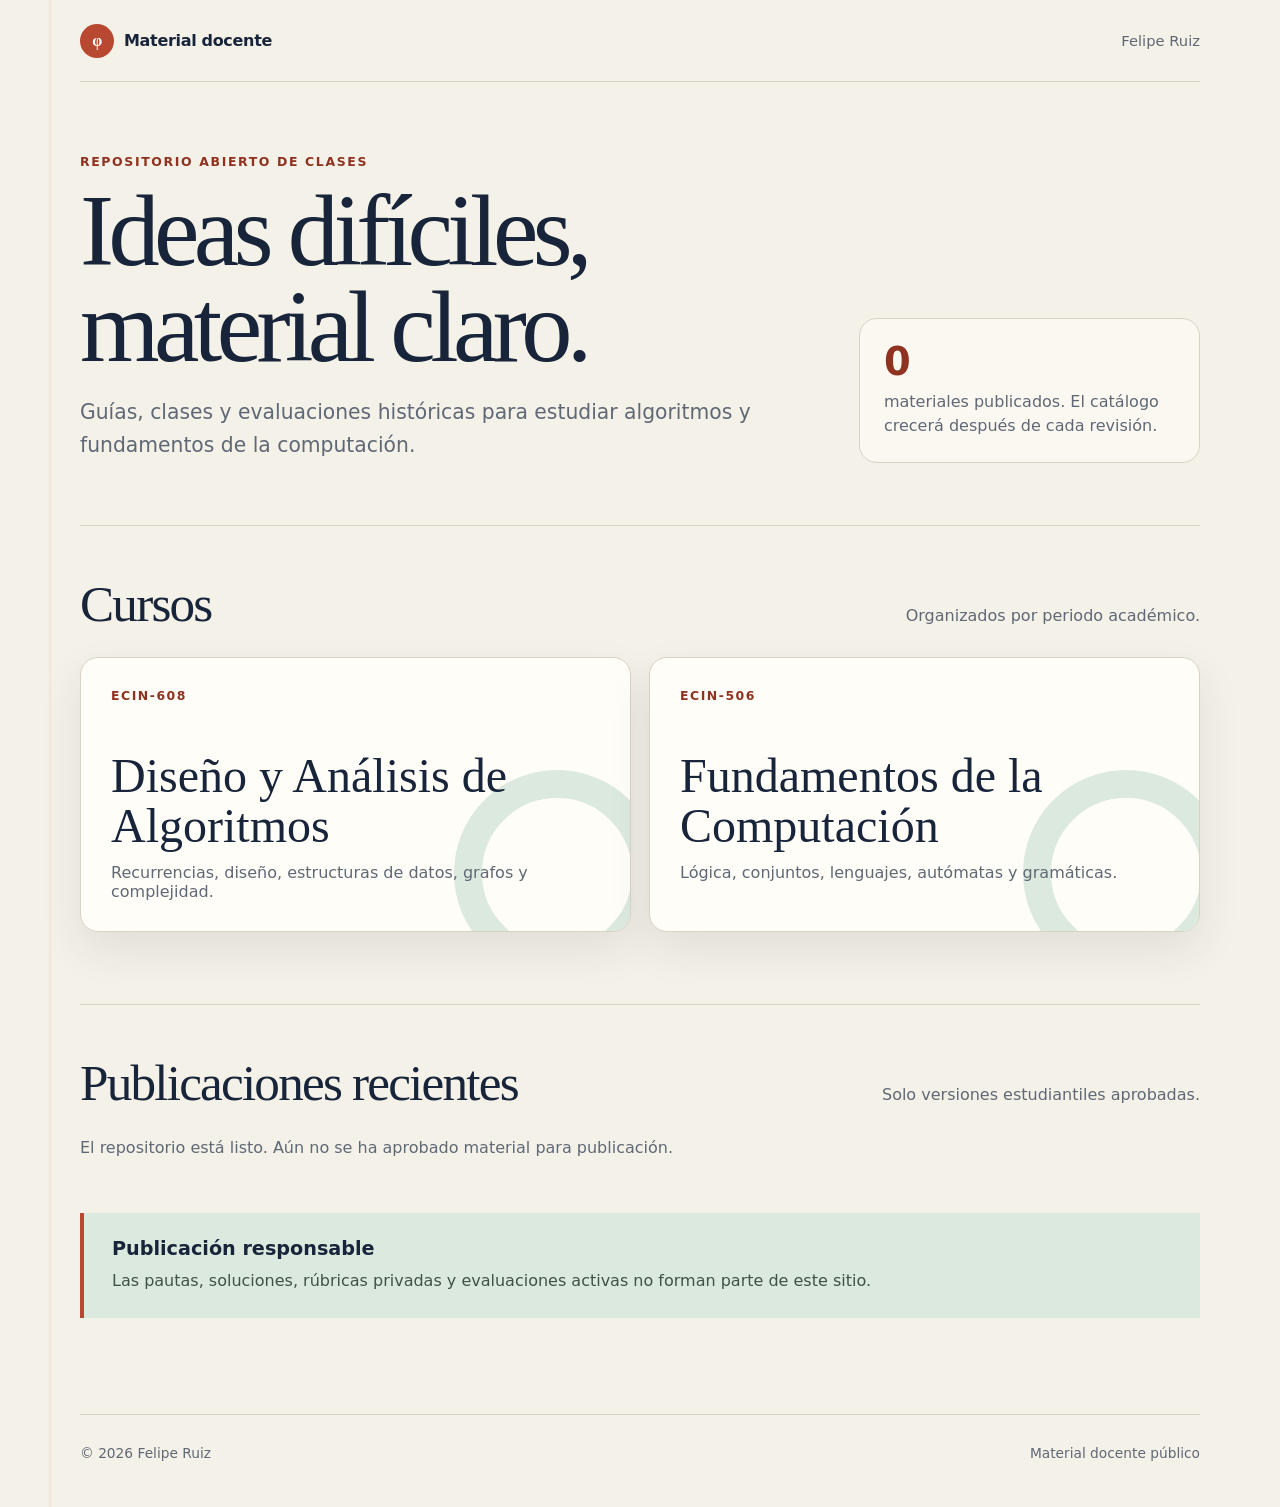
==== index.html @ ef08fc6a "feat: scaffold public course repository" ====
<!doctype html>
<html lang="es">
  <head>
    <meta charset="utf-8">
    <meta name="viewport" content="width=device-width, initial-scale=1">
    <meta name="description" content="Material docente público de Felipe Ruiz para Algoritmos y Fundamentos de la Computación.">
    <title>Material docente · Felipe Ruiz</title>
    <link rel="stylesheet" href="assets/styles.css">
  </head>
  <body data-site-root="./">
    <a class="skip-link" href="#contenido">Ir al contenido</a>
    <header class="site-header">
      <a class="brand" href="./"><span class="brand-mark" aria-hidden="true">φ</span> Material docente</a>
      <span class="author">Felipe Ruiz</span>
    </header>
    <main id="contenido">
      <section class="hero">
        <div>
          <p class="eyebrow">Repositorio abierto de clases</p>
          <h1>Ideas difíciles, material claro.</h1>
          <p class="hero-copy">Guías, clases y evaluaciones históricas para estudiar algoritmos y fundamentos de la computación.</p>
        </div>
        <aside class="hero-note" aria-label="Estado del catálogo">
          <strong data-material-count>0</strong>
          <p>materiales publicados. El catálogo crecerá después de cada revisión.</p>
        </aside>
      </section>

      <section aria-labelledby="cursos">
        <div class="section-heading">
          <h2 id="cursos">Cursos</h2>
          <p>Organizados por periodo académico.</p>
        </div>
        <div class="course-grid">
          <a class="course-card" href="algoritmos/">
            <span class="card-code">ECIN-608</span>
            <h2>Diseño y Análisis de Algoritmos</h2>
            <p>Recurrencias, diseño, estructuras de datos, grafos y complejidad.</p>
          </a>
          <a class="course-card" href="fundamentos/">
            <span class="card-code">ECIN-506</span>
            <h2>Fundamentos de la Computación</h2>
            <p>Lógica, conjuntos, lenguajes, autómatas y gramáticas.</p>
          </a>
        </div>
      </section>

      <section class="catalog" aria-labelledby="publicaciones">
        <div class="section-heading">
          <h2 id="publicaciones">Publicaciones recientes</h2>
          <p>Solo versiones estudiantiles aprobadas.</p>
        </div>
        <div class="material-list" data-material-list data-empty-message="El repositorio está listo. Aún no se ha aprobado material para publicación." aria-live="polite"><p class="empty-state">Cargando catálogo…</p></div>
      </section>

      <aside class="policy-note">
        <h2>Publicación responsable</h2>
        <p>Las pautas, soluciones, rúbricas privadas y evaluaciones activas no forman parte de este sitio.</p>
      </aside>
    </main>
    <footer class="site-footer">
      <p>© <span data-current-year>2026</span> Felipe Ruiz</p>
      <p>Material docente público</p>
    </footer>
    <script src="assets/site.js" defer></script>
  </body>
</html>
---- assets/styles.css ----
:root {
  --paper: #f4f1e8;
  --surface: #fffdf7;
  --ink: #17243a;
  --muted: #5f6875;
  --line: #d8d2c5;
  --accent: #b8482f;
  --accent-dark: #8f321f;
  --navy: #11233d;
  --mint: #dce9df;
  --shadow: 0 18px 44px rgba(31, 42, 55, 0.09);
  --radius: 18px;
  font-family: Inter, ui-sans-serif, system-ui, -apple-system, BlinkMacSystemFont, "Segoe UI", sans-serif;
  color: var(--ink);
  background: var(--paper);
  font-synthesis: none;
}

* {
  box-sizing: border-box;
}

html {
  scroll-behavior: smooth;
}

body {
  margin: 0;
  min-width: 320px;
  background:
    linear-gradient(90deg, transparent 0 49px, rgba(184, 72, 47, 0.12) 50px, transparent 51px),
    var(--paper);
}

a {
  color: inherit;
}

a:focus-visible,
button:focus-visible {
  outline: 3px solid var(--accent);
  outline-offset: 4px;
}

.skip-link {
  position: fixed;
  z-index: 10;
  top: 12px;
  left: 12px;
  transform: translateY(-160%);
  padding: 10px 14px;
  border-radius: 8px;
  color: white;
  background: var(--navy);
}

.skip-link:focus {
  transform: translateY(0);
}

.site-header,
.site-footer,
main {
  width: min(1120px, calc(100% - 40px));
  margin-inline: auto;
}

.site-header {
  display: flex;
  align-items: center;
  justify-content: space-between;
  min-height: 82px;
  border-bottom: 1px solid var(--line);
}

.brand {
  display: inline-flex;
  gap: 10px;
  align-items: center;
  text-decoration: none;
  font-weight: 800;
  letter-spacing: -0.02em;
}

.brand-mark {
  display: grid;
  width: 34px;
  height: 34px;
  place-items: center;
  border-radius: 50%;
  color: white;
  background: var(--accent);
  font-family: Georgia, serif;
}

.author {
  color: var(--muted);
  font-size: 0.92rem;
}

main {
  padding-block: 72px 96px;
}

.breadcrumbs {
  display: flex;
  flex-wrap: wrap;
  gap: 8px;
  margin: 0 0 30px;
  color: var(--muted);
  font-size: 0.88rem;
}

.breadcrumbs a {
  text-underline-offset: 3px;
}

.hero {
  display: grid;
  grid-template-columns: minmax(0, 1.5fr) minmax(250px, 0.7fr);
  gap: 48px;
  align-items: end;
  padding-bottom: 62px;
}

.eyebrow {
  margin: 0 0 14px;
  color: var(--accent-dark);
  font-size: 0.78rem;
  font-weight: 800;
  letter-spacing: 0.13em;
  text-transform: uppercase;
}

h1,
h2,
h3,
p {
  margin-top: 0;
}

h1,
h2 {
  font-family: Georgia, "Times New Roman", serif;
}

h1 {
  max-width: 820px;
  margin-bottom: 20px;
  font-size: clamp(2.9rem, 8vw, 6.7rem);
  font-weight: 500;
  line-height: 0.94;
  letter-spacing: -0.055em;
}

.hero-copy {
  max-width: 680px;
  margin-bottom: 0;
  color: var(--muted);
  font-size: clamp(1.05rem, 2vw, 1.27rem);
  line-height: 1.65;
}

.hero-note {
  padding: 24px;
  border: 1px solid var(--line);
  border-radius: var(--radius);
  background: rgba(255, 253, 247, 0.68);
}

.hero-note strong {
  display: block;
  margin-bottom: 8px;
  color: var(--accent-dark);
  font-size: 2.4rem;
  line-height: 1;
}

.hero-note p {
  margin-bottom: 0;
  color: var(--muted);
  line-height: 1.5;
}

.section-heading {
  display: flex;
  gap: 24px;
  align-items: baseline;
  justify-content: space-between;
  margin-bottom: 24px;
  padding-top: 48px;
  border-top: 1px solid var(--line);
}

.section-heading h2 {
  margin-bottom: 0;
  font-size: clamp(2rem, 4vw, 3.4rem);
  font-weight: 500;
  letter-spacing: -0.035em;
}

.section-heading p {
  margin-bottom: 0;
  color: var(--muted);
}

.course-grid,
.period-grid,
.category-grid {
  display: grid;
  grid-template-columns: repeat(2, minmax(0, 1fr));
  gap: 18px;
}

.course-card,
.period-card {
  position: relative;
  min-height: 235px;
  padding: 30px;
  overflow: hidden;
  border: 1px solid var(--line);
  border-radius: var(--radius);
  background: var(--surface);
  box-shadow: var(--shadow);
  text-decoration: none;
  transition: transform 160ms ease, border-color 160ms ease;
}

.course-card:hover,
.period-card:hover {
  transform: translateY(-3px);
  border-color: var(--accent);
}

.course-card::after {
  position: absolute;
  right: -30px;
  bottom: -45px;
  width: 150px;
  height: 150px;
  border: 28px solid var(--mint);
  border-radius: 50%;
  content: "";
}

.card-code {
  display: block;
  margin-bottom: 48px;
  color: var(--accent-dark);
  font-size: 0.78rem;
  font-weight: 800;
  letter-spacing: 0.12em;
}

.course-card h2,
.period-card h2 {
  position: relative;
  z-index: 1;
  max-width: 430px;
  margin-bottom: 12px;
  font-size: clamp(1.8rem, 4vw, 3rem);
  font-weight: 500;
  line-height: 1.05;
}

.course-card p,
.period-card p {
  position: relative;
  z-index: 1;
  margin-bottom: 0;
  color: var(--muted);
}

.catalog {
  margin-top: 72px;
}

.category-grid {
  grid-template-columns: repeat(3, minmax(0, 1fr));
  align-items: start;
}

.category {
  min-height: 210px;
  padding: 24px;
  border-top: 4px solid var(--navy);
  background: rgba(255, 253, 247, 0.72);
}

.category h2 {
  margin-bottom: 22px;
  font-size: 1.65rem;
  font-weight: 500;
}

.material-list {
  display: grid;
  gap: 12px;
}

.material-card {
  padding: 16px;
  border: 1px solid var(--line);
  border-radius: 10px;
  background: var(--surface);
}

.material-card h3 {
  margin-bottom: 8px;
  font-size: 1rem;
  line-height: 1.4;
}

.material-card a {
  text-decoration-color: var(--accent);
  text-decoration-thickness: 2px;
  text-underline-offset: 4px;
}

.material-meta,
.material-topics {
  margin-bottom: 8px;
  color: var(--muted);
  font-size: 0.78rem;
  line-height: 1.45;
}

.material-topics {
  margin-bottom: 0;
}

.empty-state {
  margin-bottom: 0;
  color: var(--muted);
  line-height: 1.55;
}

.empty-state--error {
  color: var(--accent-dark);
}

.policy-note {
  margin-top: 52px;
  padding: 24px 28px;
  border-left: 4px solid var(--accent);
  background: var(--mint);
}

.policy-note h2 {
  margin-bottom: 8px;
  font-size: 1.2rem;
  font-family: inherit;
}

.policy-note p {
  margin-bottom: 0;
  color: #405146;
  line-height: 1.6;
}

.site-footer {
  display: flex;
  justify-content: space-between;
  padding-block: 30px 46px;
  border-top: 1px solid var(--line);
  color: var(--muted);
  font-size: 0.86rem;
}

.site-footer p {
  margin-bottom: 0;
}

@media (max-width: 800px) {
  body {
    background: var(--paper);
  }

  .hero,
  .course-grid,
  .period-grid,
  .category-grid {
    grid-template-columns: 1fr;
  }

  .hero {
    gap: 30px;
  }

  .hero-note {
    max-width: 420px;
  }
}

@media (max-width: 520px) {
  .site-header,
  .site-footer,
  main {
    width: min(100% - 28px, 1120px);
  }

  .site-header,
  .site-footer,
  .section-heading {
    align-items: flex-start;
    flex-direction: column;
  }

  .site-header {
    justify-content: center;
    gap: 4px;
  }

  main {
    padding-block: 48px 70px;
  }

  h1 {
    font-size: clamp(2.8rem, 17vw, 4.6rem);
  }

  .course-card,
  .period-card {
    min-height: 205px;
    padding: 24px;
  }

  .site-footer {
    gap: 8px;
  }
}

@media (prefers-reduced-motion: reduce) {
  html {
    scroll-behavior: auto;
  }

  .course-card,
  .period-card {
    transition: none;
  }
}
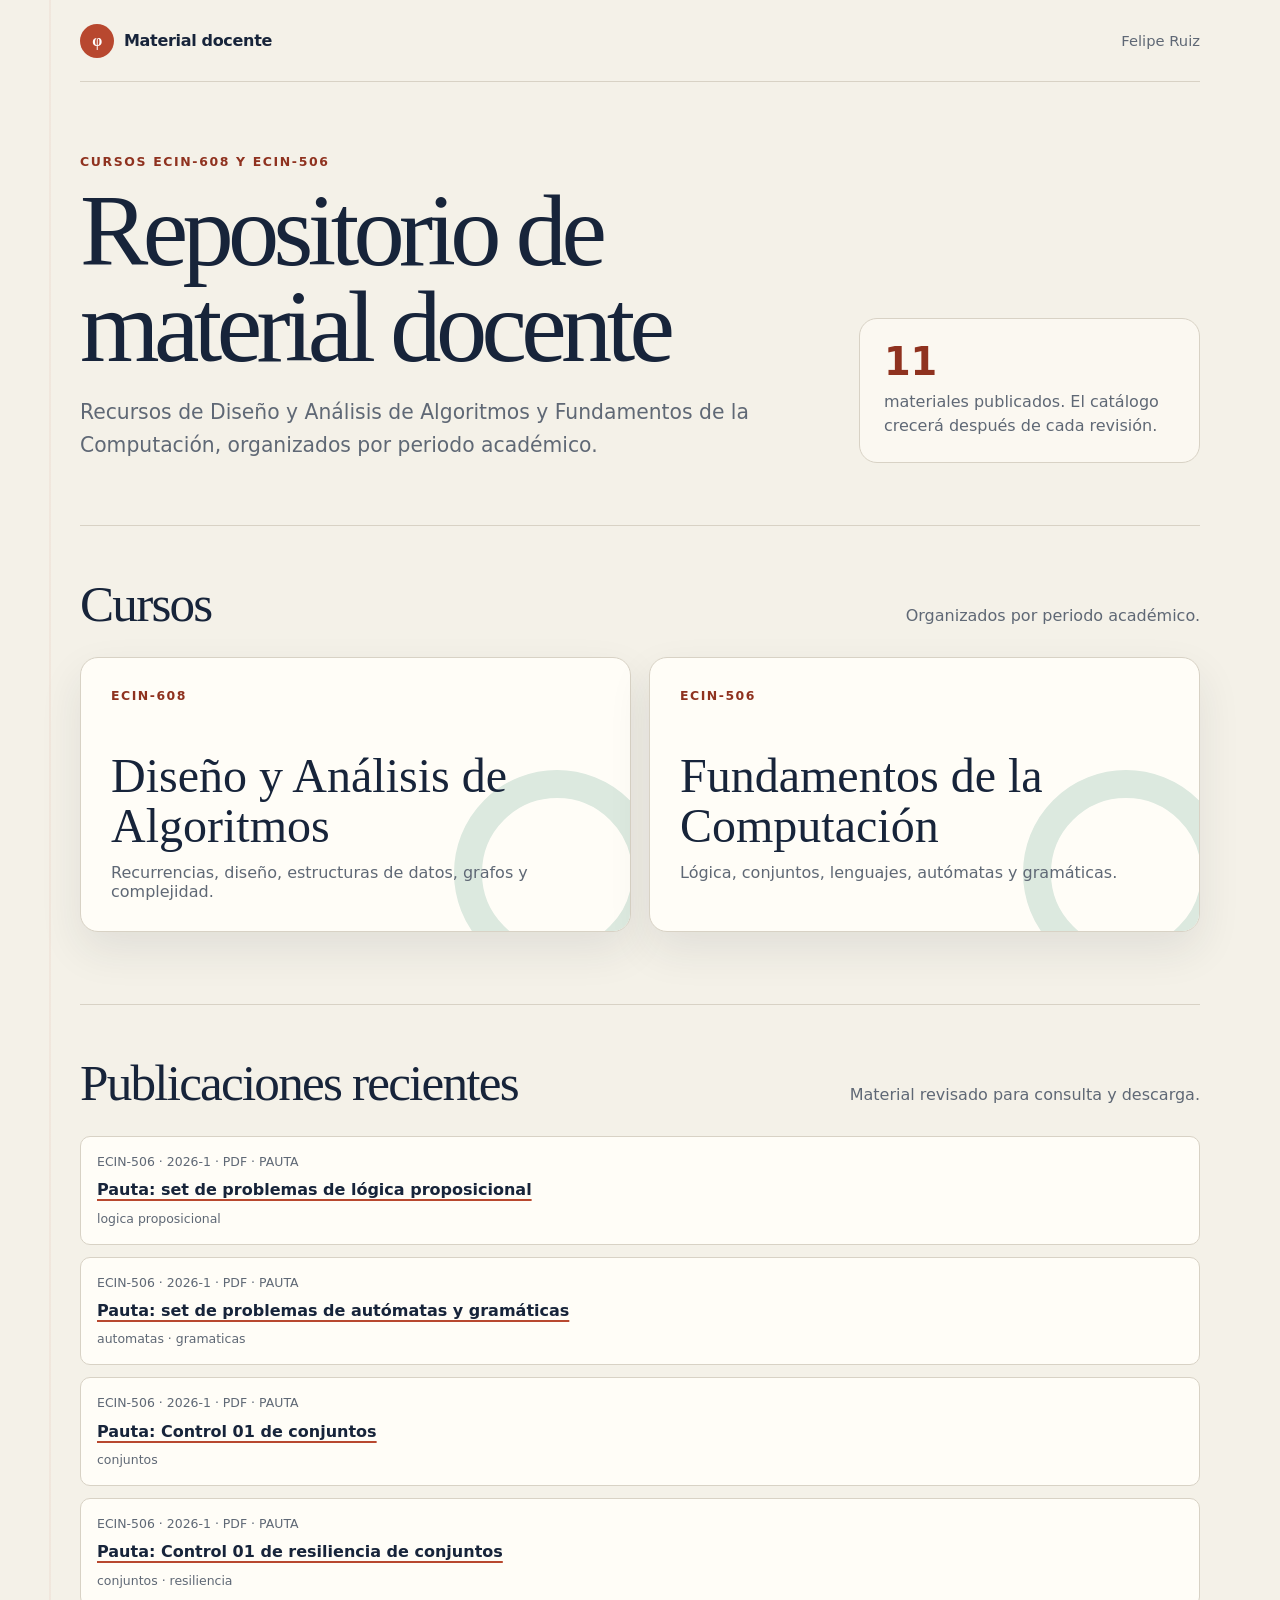
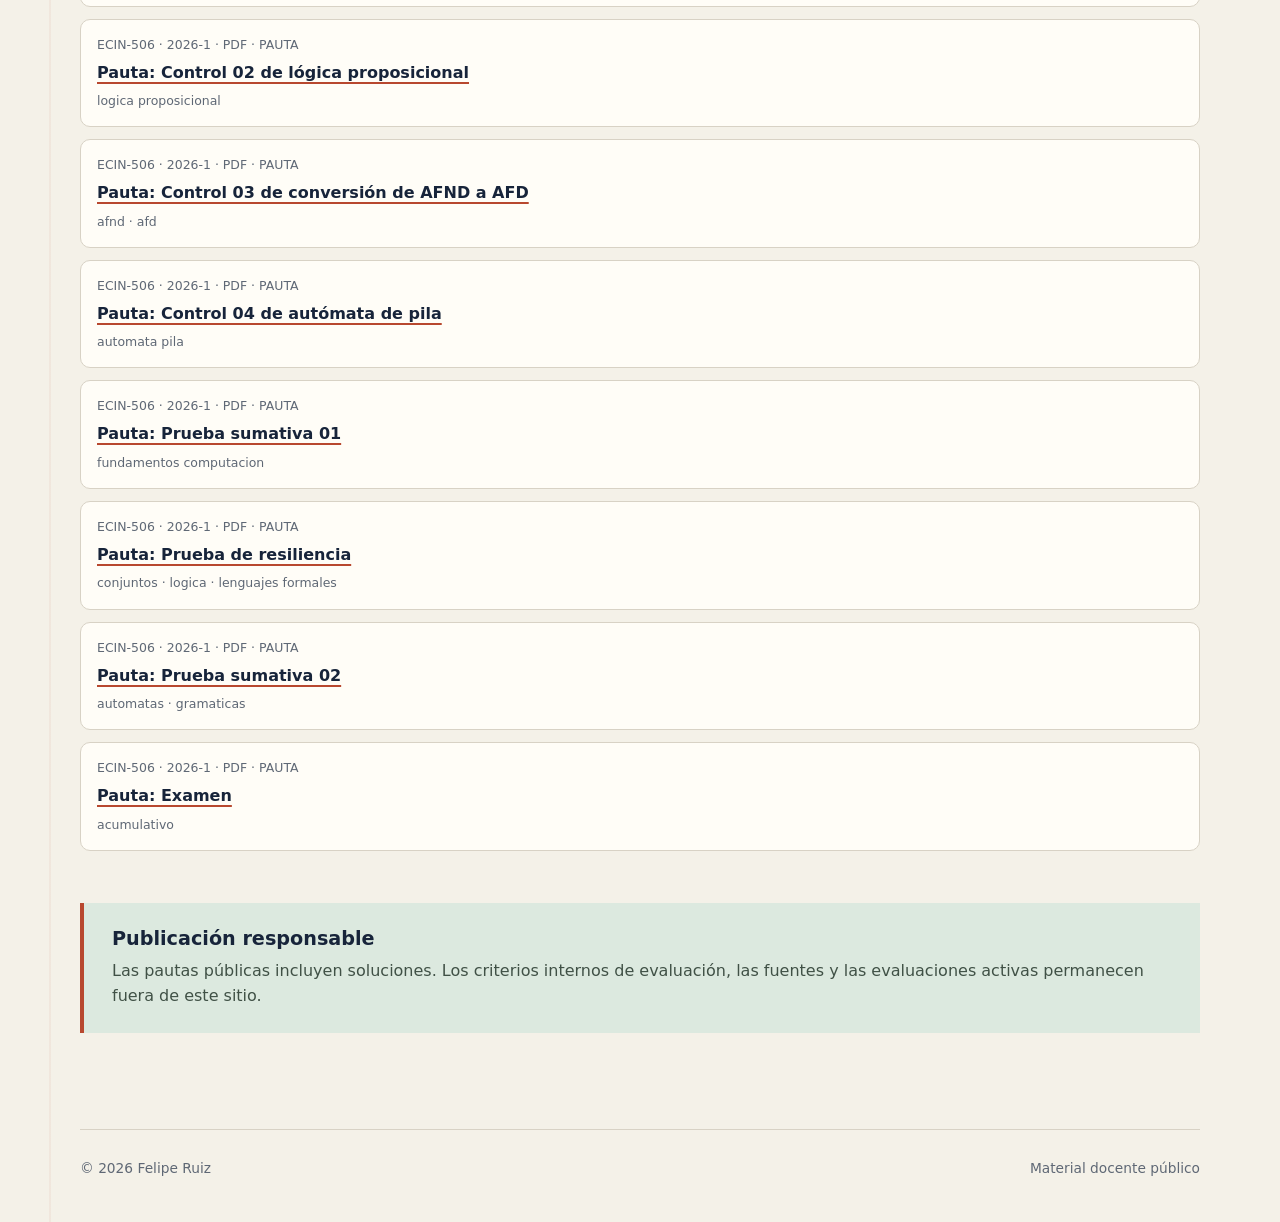
==== commit 65e0a3ad: "feat: publish 2026-1 fundamentals materials" ====
--- a/index.html
+++ b/index.html
@@ -16,9 +16,9 @@
     <main id="contenido">
       <section class="hero">
         <div>
-          <p class="eyebrow">Repositorio abierto de clases</p>
-          <h1>Ideas difíciles, material claro.</h1>
-          <p class="hero-copy">Guías, clases y evaluaciones históricas para estudiar algoritmos y fundamentos de la computación.</p>
+          <p class="eyebrow">Cursos ECIN-608 y ECIN-506</p>
+          <h1>Repositorio de material docente</h1>
+          <p class="hero-copy">Recursos de Diseño y Análisis de Algoritmos y Fundamentos de la Computación, organizados por periodo académico.</p>
         </div>
         <aside class="hero-note" aria-label="Estado del catálogo">
           <strong data-material-count>0</strong>
@@ -48,14 +48,14 @@
       <section class="catalog" aria-labelledby="publicaciones">
         <div class="section-heading">
           <h2 id="publicaciones">Publicaciones recientes</h2>
-          <p>Solo versiones estudiantiles aprobadas.</p>
+          <p>Material revisado para consulta y descarga.</p>
         </div>
         <div class="material-list" data-material-list data-empty-message="El repositorio está listo. Aún no se ha aprobado material para publicación." aria-live="polite"><p class="empty-state">Cargando catálogo…</p></div>
       </section>
 
       <aside class="policy-note">
         <h2>Publicación responsable</h2>
-        <p>Las pautas, soluciones, rúbricas privadas y evaluaciones activas no forman parte de este sitio.</p>
+        <p>Las pautas públicas incluyen soluciones. Los criterios internos de evaluación, las fuentes y las evaluaciones activas permanecen fuera de este sitio.</p>
       </aside>
     </main>
     <footer class="site-footer">
--- a/assets/styles.css
+++ b/assets/styles.css
@@ -276,7 +276,7 @@
 }
 
 .category-grid {
-  grid-template-columns: repeat(3, minmax(0, 1fr));
+  grid-template-columns: repeat(auto-fit, minmax(260px, 1fr));
   align-items: start;
 }
 
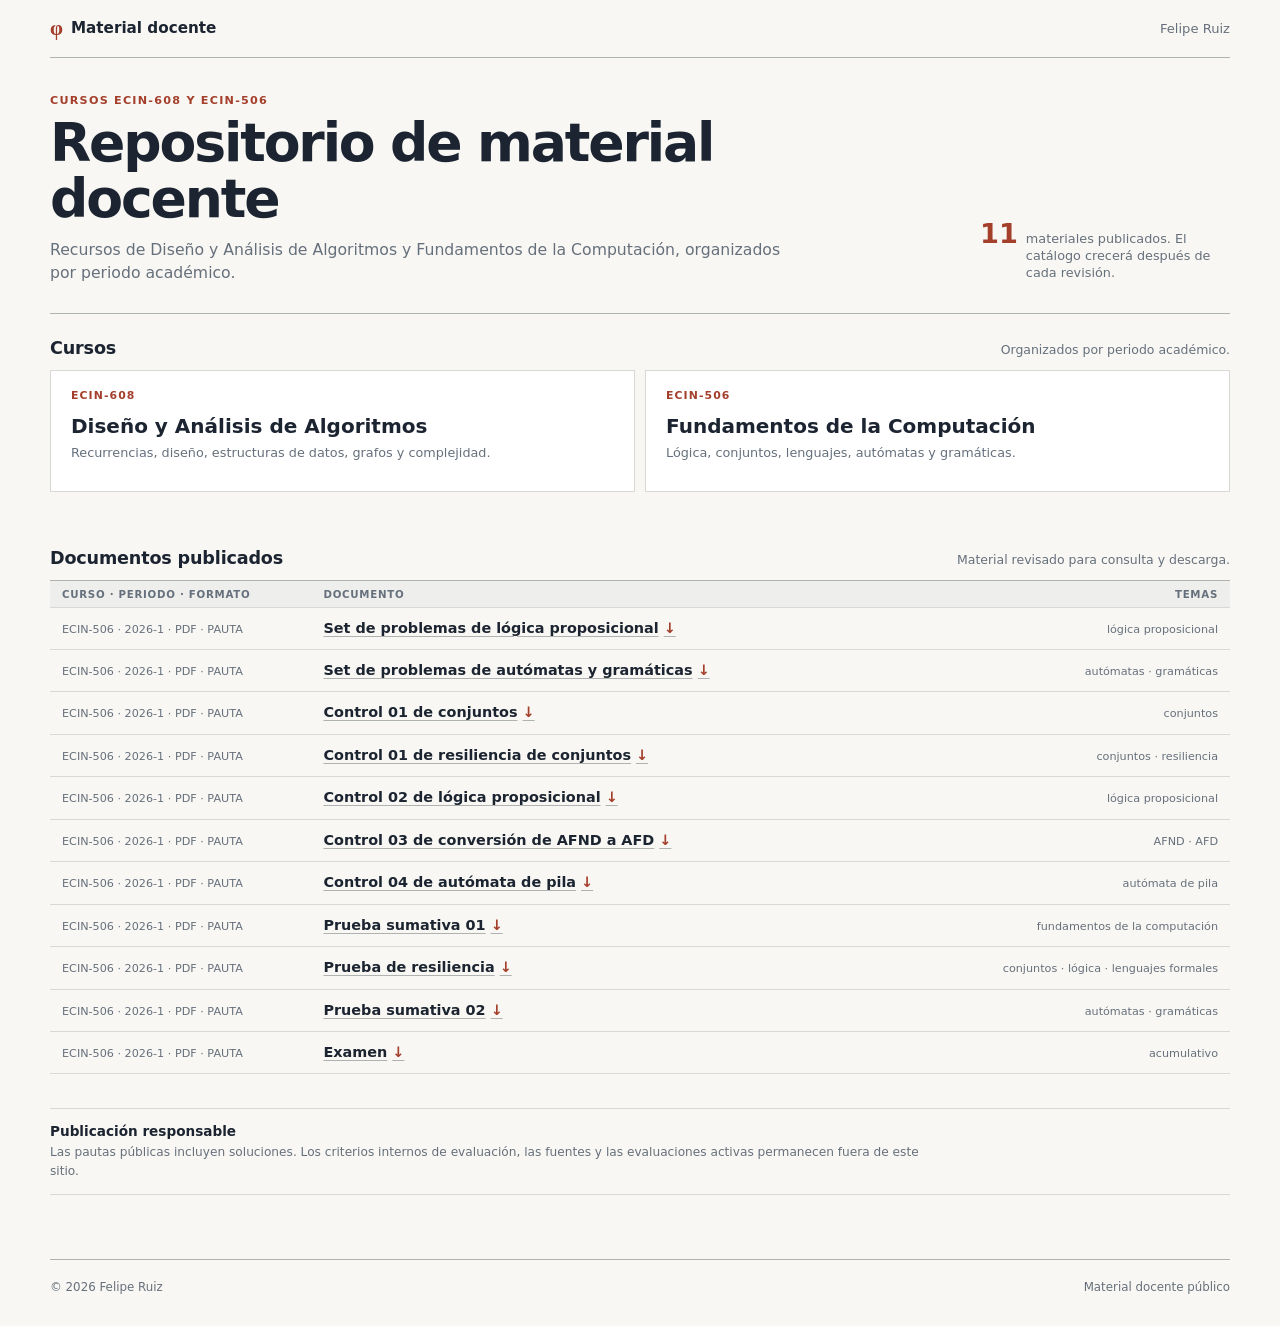
==== commit 5b2ad46b: "style: simplify document index" ====
--- a/index.html
+++ b/index.html
@@ -47,7 +47,7 @@
 
       <section class="catalog" aria-labelledby="publicaciones">
         <div class="section-heading">
-          <h2 id="publicaciones">Publicaciones recientes</h2>
+          <h2 id="publicaciones">Documentos publicados</h2>
           <p>Material revisado para consulta y descarga.</p>
         </div>
         <div class="material-list" data-material-list data-empty-message="El repositorio está listo. Aún no se ha aprobado material para publicación." aria-live="polite"><p class="empty-state">Cargando catálogo…</p></div>
--- a/assets/styles.css
+++ b/assets/styles.css
@@ -1,18 +1,16 @@
 :root {
-  --paper: #f4f1e8;
-  --surface: #fffdf7;
-  --ink: #17243a;
-  --muted: #5f6875;
-  --line: #d8d2c5;
-  --accent: #b8482f;
-  --accent-dark: #8f321f;
-  --navy: #11233d;
-  --mint: #dce9df;
-  --shadow: 0 18px 44px rgba(31, 42, 55, 0.09);
-  --radius: 18px;
-  font-family: Inter, ui-sans-serif, system-ui, -apple-system, BlinkMacSystemFont, "Segoe UI", sans-serif;
+  --paper: #f8f7f3;
+  --surface: #ffffff;
+  --ink: #1b2430;
+  --muted: #66707c;
+  --line: #d8d9d6;
+  --line-strong: #aeb2b1;
+  --accent: #a43f2b;
+  --accent-soft: #f3ebe7;
+  --content: 1180px;
   color: var(--ink);
   background: var(--paper);
+  font-family: Inter, ui-sans-serif, system-ui, -apple-system, BlinkMacSystemFont, "Segoe UI", sans-serif;
   font-synthesis: none;
 }
 
@@ -25,11 +23,9 @@
 }
 
 body {
+  min-width: 320px;
   margin: 0;
-  min-width: 320px;
-  background:
-    linear-gradient(90deg, transparent 0 49px, rgba(184, 72, 47, 0.12) 50px, transparent 51px),
-    var(--paper);
+  background: var(--paper);
 }
 
 a {
@@ -38,20 +34,19 @@
 
 a:focus-visible,
 button:focus-visible {
-  outline: 3px solid var(--accent);
-  outline-offset: 4px;
+  outline: 2px solid var(--accent);
+  outline-offset: 3px;
 }
 
 .skip-link {
   position: fixed;
   z-index: 10;
-  top: 12px;
-  left: 12px;
+  top: 8px;
+  left: 8px;
   transform: translateY(-160%);
-  padding: 10px 14px;
-  border-radius: 8px;
+  padding: 8px 12px;
   color: white;
-  background: var(--navy);
+  background: var(--ink);
 }
 
 .skip-link:focus {
@@ -61,7 +56,7 @@
 .site-header,
 .site-footer,
 main {
-  width: min(1120px, calc(100% - 40px));
+  width: min(var(--content), calc(100% - 40px));
   margin-inline: auto;
 }
 
@@ -69,46 +64,42 @@
   display: flex;
   align-items: center;
   justify-content: space-between;
-  min-height: 82px;
-  border-bottom: 1px solid var(--line);
+  min-height: 58px;
+  border-bottom: 1px solid var(--line-strong);
 }
 
 .brand {
   display: inline-flex;
-  gap: 10px;
+  gap: 8px;
   align-items: center;
   text-decoration: none;
-  font-weight: 800;
-  letter-spacing: -0.02em;
+  font-size: 0.95rem;
+  font-weight: 700;
 }
 
 .brand-mark {
-  display: grid;
-  width: 34px;
-  height: 34px;
-  place-items: center;
-  border-radius: 50%;
-  color: white;
-  background: var(--accent);
+  color: var(--accent);
   font-family: Georgia, serif;
+  font-size: 1.3rem;
+  line-height: 1;
 }
 
 .author {
   color: var(--muted);
-  font-size: 0.92rem;
+  font-size: 0.82rem;
 }
 
 main {
-  padding-block: 72px 96px;
+  padding-block: 32px 64px;
 }
 
 .breadcrumbs {
   display: flex;
   flex-wrap: wrap;
-  gap: 8px;
-  margin: 0 0 30px;
-  color: var(--muted);
-  font-size: 0.88rem;
+  gap: 7px;
+  margin: 0 0 22px;
+  color: var(--muted);
+  font-size: 0.78rem;
 }
 
 .breadcrumbs a {
@@ -117,18 +108,19 @@
 
 .hero {
   display: grid;
-  grid-template-columns: minmax(0, 1.5fr) minmax(250px, 0.7fr);
-  gap: 48px;
+  grid-template-columns: minmax(0, 1fr) auto;
+  gap: 40px;
   align-items: end;
-  padding-bottom: 62px;
+  padding: 4px 0 28px;
+  border-bottom: 1px solid var(--line-strong);
 }
 
 .eyebrow {
-  margin: 0 0 14px;
-  color: var(--accent-dark);
-  font-size: 0.78rem;
-  font-weight: 800;
-  letter-spacing: 0.13em;
+  margin: 0 0 8px;
+  color: var(--accent);
+  font-size: 0.7rem;
+  font-weight: 750;
+  letter-spacing: 0.11em;
   text-transform: uppercase;
 }
 
@@ -139,256 +131,303 @@
   margin-top: 0;
 }
 
-h1,
-h2 {
-  font-family: Georgia, "Times New Roman", serif;
-}
-
 h1 {
-  max-width: 820px;
-  margin-bottom: 20px;
-  font-size: clamp(2.9rem, 8vw, 6.7rem);
-  font-weight: 500;
-  line-height: 0.94;
-  letter-spacing: -0.055em;
+  max-width: 860px;
+  margin-bottom: 10px;
+  font-size: clamp(2rem, 4.2vw, 3.35rem);
+  font-weight: 650;
+  line-height: 1.05;
+  letter-spacing: -0.04em;
 }
 
 .hero-copy {
-  max-width: 680px;
-  margin-bottom: 0;
-  color: var(--muted);
-  font-size: clamp(1.05rem, 2vw, 1.27rem);
-  line-height: 1.65;
+  max-width: 760px;
+  margin-bottom: 0;
+  color: var(--muted);
+  font-size: 0.98rem;
+  line-height: 1.5;
 }
 
 .hero-note {
-  padding: 24px;
-  border: 1px solid var(--line);
-  border-radius: var(--radius);
-  background: rgba(255, 253, 247, 0.68);
+  display: flex;
+  gap: 8px;
+  align-items: baseline;
+  justify-content: flex-end;
+  max-width: 250px;
+  padding: 0 0 3px;
 }
 
 .hero-note strong {
-  display: block;
-  margin-bottom: 8px;
-  color: var(--accent-dark);
-  font-size: 2.4rem;
+  color: var(--accent);
+  font-size: 1.7rem;
   line-height: 1;
 }
 
 .hero-note p {
   margin-bottom: 0;
   color: var(--muted);
-  line-height: 1.5;
+  font-size: 0.8rem;
+  line-height: 1.35;
 }
 
 .section-heading {
   display: flex;
-  gap: 24px;
+  gap: 20px;
   align-items: baseline;
   justify-content: space-between;
-  margin-bottom: 24px;
-  padding-top: 48px;
-  border-top: 1px solid var(--line);
+  margin: 0 0 12px;
+  padding-top: 24px;
 }
 
 .section-heading h2 {
   margin-bottom: 0;
-  font-size: clamp(2rem, 4vw, 3.4rem);
-  font-weight: 500;
-  letter-spacing: -0.035em;
+  font-size: 1.1rem;
+  font-weight: 700;
+  letter-spacing: -0.01em;
 }
 
 .section-heading p {
   margin-bottom: 0;
   color: var(--muted);
+  font-size: 0.78rem;
 }
 
 .course-grid,
-.period-grid,
+.period-grid {
+  display: grid;
+  grid-template-columns: repeat(2, minmax(0, 1fr));
+  gap: 10px;
+}
+
+.period-grid {
+  grid-template-columns: repeat(auto-fit, minmax(260px, 1fr));
+}
+
+.course-card,
+.period-card {
+  min-height: 122px;
+  padding: 18px 20px;
+  border: 1px solid var(--line);
+  background: var(--surface);
+  text-decoration: none;
+  transition: border-color 120ms ease, background-color 120ms ease;
+}
+
+.course-card:hover,
+.period-card:hover {
+  border-color: var(--line-strong);
+  background: var(--accent-soft);
+}
+
+.card-code {
+  display: block;
+  margin-bottom: 12px;
+  color: var(--accent);
+  font-size: 0.68rem;
+  font-weight: 750;
+  letter-spacing: 0.1em;
+}
+
+.course-card h2,
+.period-card h2 {
+  max-width: 520px;
+  margin-bottom: 6px;
+  font-size: 1.25rem;
+  font-weight: 650;
+  line-height: 1.2;
+}
+
+.course-card p,
+.period-card p {
+  margin-bottom: 0;
+  color: var(--muted);
+  font-size: 0.8rem;
+  line-height: 1.45;
+}
+
+.catalog {
+  margin-top: 32px;
+}
+
 .category-grid {
   display: grid;
-  grid-template-columns: repeat(2, minmax(0, 1fr));
+  gap: 30px;
+}
+
+.category {
+  min-width: 0;
+}
+
+.category h2 {
+  margin-bottom: 10px;
+  font-size: 1.05rem;
+  font-weight: 700;
+}
+
+.material-list {
+  border-top: 1px solid var(--line-strong);
+}
+
+.material-list-header,
+.material-card {
+  display: grid;
+  grid-template-columns: minmax(165px, 0.75fr) minmax(300px, 1.8fr) minmax(150px, 0.9fr);
   gap: 18px;
-}
-
-.course-card,
-.period-card {
-  position: relative;
-  min-height: 235px;
-  padding: 30px;
-  overflow: hidden;
-  border: 1px solid var(--line);
-  border-radius: var(--radius);
+  align-items: baseline;
+}
+
+body[data-course][data-term] .material-list-header,
+body[data-course][data-term] .material-card {
+  grid-template-columns: minmax(110px, 0.45fr) minmax(300px, 2fr) minmax(150px, 0.9fr);
+}
+
+.material-list-header {
+  padding: 7px 12px;
+  border-bottom: 1px solid var(--line);
+  color: var(--muted);
+  background: #eeefec;
+  font-size: 0.64rem;
+  font-weight: 700;
+  letter-spacing: 0.07em;
+  text-transform: uppercase;
+}
+
+.material-list-header span:last-child {
+  text-align: right;
+}
+
+.material-card {
+  padding: 11px 12px;
+  border-bottom: 1px solid var(--line);
+  background: transparent;
+  transition: background-color 100ms ease;
+}
+
+.material-card:hover {
   background: var(--surface);
-  box-shadow: var(--shadow);
+}
+
+.material-card h3 {
+  margin-bottom: 0;
+  font-size: 0.9rem;
+  font-weight: 600;
+  line-height: 1.35;
+}
+
+.material-card a {
+  text-decoration-color: var(--line-strong);
+  text-decoration-thickness: 1px;
+  text-underline-offset: 3px;
+}
+
+.material-card a:hover {
+  color: var(--accent);
+  text-decoration-color: var(--accent);
+}
+
+.material-card a::after {
+  margin-left: 0.35em;
+  color: var(--accent);
+  content: "↓";
   text-decoration: none;
-  transition: transform 160ms ease, border-color 160ms ease;
-}
-
-.course-card:hover,
-.period-card:hover {
-  transform: translateY(-3px);
-  border-color: var(--accent);
-}
-
-.course-card::after {
-  position: absolute;
-  right: -30px;
-  bottom: -45px;
-  width: 150px;
-  height: 150px;
-  border: 28px solid var(--mint);
-  border-radius: 50%;
-  content: "";
-}
-
-.card-code {
-  display: block;
-  margin-bottom: 48px;
-  color: var(--accent-dark);
-  font-size: 0.78rem;
-  font-weight: 800;
-  letter-spacing: 0.12em;
-}
-
-.course-card h2,
-.period-card h2 {
-  position: relative;
-  z-index: 1;
-  max-width: 430px;
-  margin-bottom: 12px;
-  font-size: clamp(1.8rem, 4vw, 3rem);
-  font-weight: 500;
-  line-height: 1.05;
-}
-
-.course-card p,
-.period-card p {
-  position: relative;
-  z-index: 1;
-  margin-bottom: 0;
-  color: var(--muted);
-}
-
-.catalog {
-  margin-top: 72px;
-}
-
-.category-grid {
-  grid-template-columns: repeat(auto-fit, minmax(260px, 1fr));
-  align-items: start;
-}
-
-.category {
-  min-height: 210px;
-  padding: 24px;
-  border-top: 4px solid var(--navy);
-  background: rgba(255, 253, 247, 0.72);
-}
-
-.category h2 {
-  margin-bottom: 22px;
-  font-size: 1.65rem;
-  font-weight: 500;
-}
-
-.material-list {
-  display: grid;
-  gap: 12px;
-}
-
-.material-card {
-  padding: 16px;
-  border: 1px solid var(--line);
-  border-radius: 10px;
-  background: var(--surface);
-}
-
-.material-card h3 {
-  margin-bottom: 8px;
-  font-size: 1rem;
-  line-height: 1.4;
-}
-
-.material-card a {
-  text-decoration-color: var(--accent);
-  text-decoration-thickness: 2px;
-  text-underline-offset: 4px;
 }
 
 .material-meta,
 .material-topics {
-  margin-bottom: 8px;
-  color: var(--muted);
-  font-size: 0.78rem;
-  line-height: 1.45;
+  margin-bottom: 0;
+  color: var(--muted);
+  font-size: 0.7rem;
+  line-height: 1.4;
 }
 
 .material-topics {
-  margin-bottom: 0;
+  text-align: right;
 }
 
 .empty-state {
   margin-bottom: 0;
-  color: var(--muted);
-  line-height: 1.55;
+  padding: 16px 12px;
+  border-bottom: 1px solid var(--line);
+  color: var(--muted);
+  font-size: 0.82rem;
+  line-height: 1.5;
 }
 
 .empty-state--error {
-  color: var(--accent-dark);
+  color: var(--accent);
 }
 
 .policy-note {
-  margin-top: 52px;
-  padding: 24px 28px;
-  border-left: 4px solid var(--accent);
-  background: var(--mint);
+  margin-top: 34px;
+  padding: 14px 0;
+  border-top: 1px solid var(--line);
+  border-bottom: 1px solid var(--line);
 }
 
 .policy-note h2 {
-  margin-bottom: 8px;
-  font-size: 1.2rem;
-  font-family: inherit;
+  margin-bottom: 4px;
+  font-size: 0.85rem;
+  font-weight: 700;
 }
 
 .policy-note p {
-  margin-bottom: 0;
-  color: #405146;
-  line-height: 1.6;
+  max-width: 900px;
+  margin-bottom: 0;
+  color: var(--muted);
+  font-size: 0.76rem;
+  line-height: 1.5;
 }
 
 .site-footer {
   display: flex;
   justify-content: space-between;
-  padding-block: 30px 46px;
-  border-top: 1px solid var(--line);
-  color: var(--muted);
-  font-size: 0.86rem;
+  padding-block: 20px 32px;
+  border-top: 1px solid var(--line-strong);
+  color: var(--muted);
+  font-size: 0.74rem;
 }
 
 .site-footer p {
   margin-bottom: 0;
 }
 
-@media (max-width: 800px) {
-  body {
-    background: var(--paper);
-  }
-
-  .hero,
-  .course-grid,
-  .period-grid,
-  .category-grid {
+@media (max-width: 760px) {
+  .hero {
     grid-template-columns: 1fr;
-  }
-
-  .hero {
-    gap: 30px;
+    gap: 14px;
   }
 
   .hero-note {
-    max-width: 420px;
+    justify-content: flex-start;
+    max-width: none;
+  }
+
+  .course-grid {
+    grid-template-columns: 1fr;
+  }
+
+  .material-list-header {
+    display: none;
+  }
+
+  .material-card,
+  body[data-course][data-term] .material-card {
+    grid-template-columns: 1fr;
+    gap: 4px;
+    padding: 12px 4px;
+  }
+
+  .material-card h3 {
+    grid-row: 1;
+  }
+
+  .material-meta {
+    grid-row: 2;
+  }
+
+  .material-topics {
+    grid-row: 3;
+    text-align: left;
   }
 }
 
@@ -396,37 +435,37 @@
   .site-header,
   .site-footer,
   main {
-    width: min(100% - 28px, 1120px);
-  }
-
-  .site-header,
-  .site-footer,
+    width: min(100% - 24px, var(--content));
+  }
+
+  .site-header {
+    min-height: 52px;
+  }
+
+  main {
+    padding-block: 24px 48px;
+  }
+
+  h1 {
+    font-size: clamp(1.8rem, 10vw, 2.5rem);
+  }
+
   .section-heading {
     align-items: flex-start;
     flex-direction: column;
-  }
-
-  .site-header {
-    justify-content: center;
-    gap: 4px;
-  }
-
-  main {
-    padding-block: 48px 70px;
-  }
-
-  h1 {
-    font-size: clamp(2.8rem, 17vw, 4.6rem);
+    gap: 3px;
   }
 
   .course-card,
   .period-card {
-    min-height: 205px;
-    padding: 24px;
+    min-height: auto;
+    padding: 16px;
   }
 
   .site-footer {
-    gap: 8px;
+    align-items: flex-start;
+    flex-direction: column;
+    gap: 4px;
   }
 }
 
@@ -436,7 +475,8 @@
   }
 
   .course-card,
-  .period-card {
+  .period-card,
+  .material-card {
     transition: none;
   }
 }
